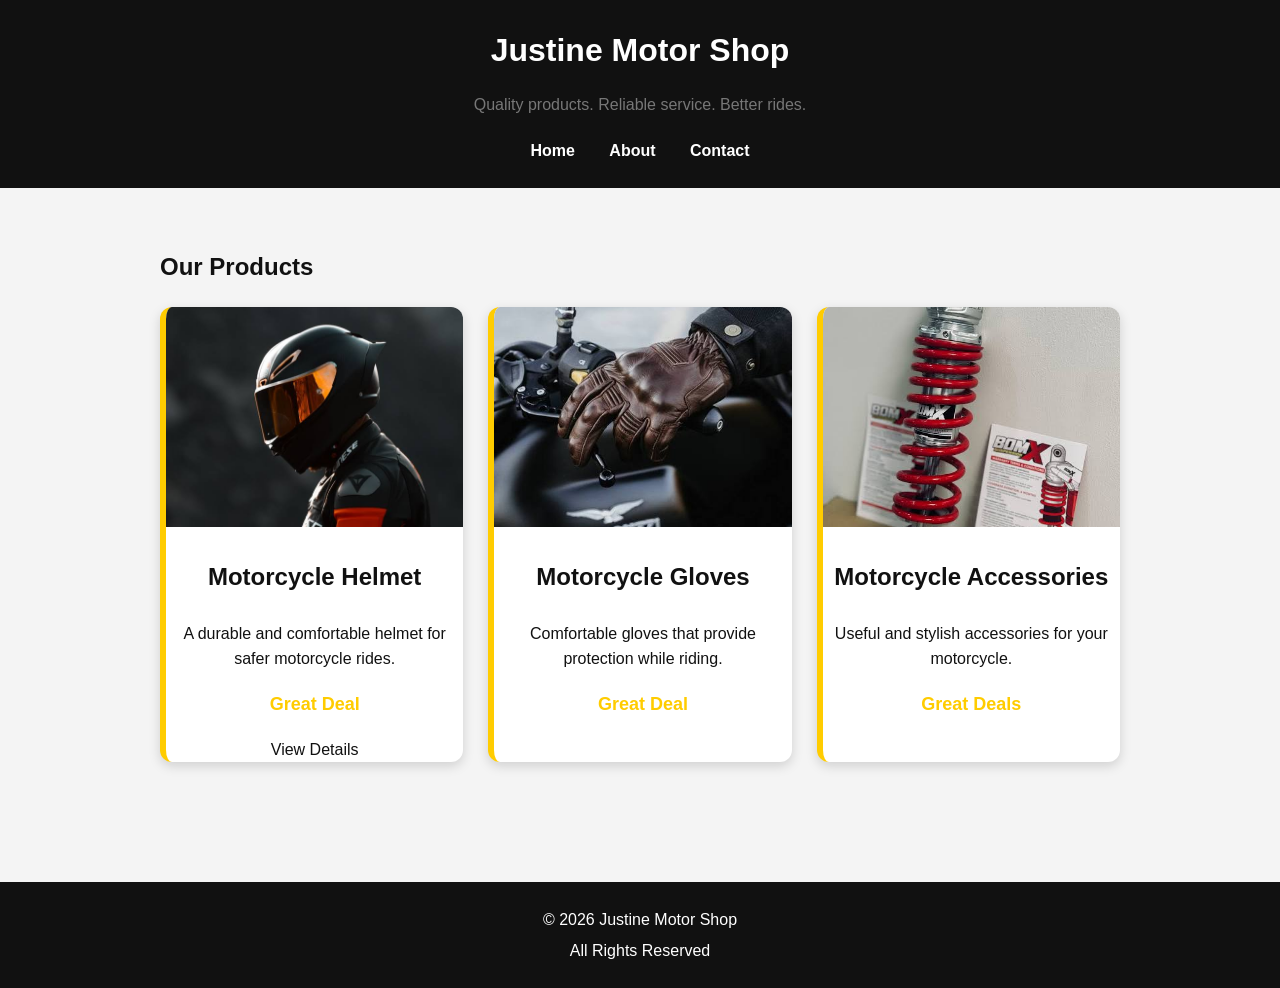
==== index.html @ 830325f2 "Update index.html" ====
<!DOCTYPE html>
<html lang="en">

<head>

    <meta charset="UTF-8">
    <meta name="viewport" content="width=device-width, initial-scale=1.0">

    <title>Justine Motor Shop</title>

    <link rel="stylesheet" href="style.css">

</head>

<body>

    <header>

        <h1>Justine Motor Shop</h1>

        <p>
            Quality products. Reliable service. Better rides.
        </p>

        <nav>
            <ul>

                <li>
                    <a href="index.html">Home</a>
                </li>

                <li>
                    <a href="about.html">About</a>
                </li>

                <li>
                    <a href="contact.html">Contact</a>
                </li>

            </ul>
        </nav>

    </header>


    <main>

        <section>

            <h2>Our Products</h2>

            <div class="products">


                <!-- PRODUCT 1 -->

                <article class="product product-card">

                    <img
                        src="images (4).jpeg"
                        alt="Motorcycle Helmet"
                    >

                    <h3>Motorcycle Helmet</h3>

                    <p>
                        A durable and comfortable helmet
                        for safer motorcycle rides.
                    </p>

                    <p class="price">
                        Great Deal
                    </p>

                    <a href="products/motorcycle-accessories.html">
                        View Details
                    </a>

                </article>


                <!-- PRODUCT 2 -->

                <article class="product product-card">

                    <img
                        src="images (5).jpeg"
                        alt="Motorcycle Gloves"
                    >

                    <h3>Motorcycle Gloves</h3>

                    <p>
                        Comfortable gloves that provide
                        protection while riding.
                    </p>

                    <p class="price">
                        Great Deal
                    </p>

                </article>


                <!-- PRODUCT 3 -->

                <article class="product product-card">

                    <img
                        src="images.jpeg"
                        alt="Motorcycle Accessories"
                    >

                    <h3>Motorcycle Accessories</h3>

                    <p>
                        Useful and stylish accessories
                        for your motorcycle.
                    </p>

                    <p class="price">
                        Great Deals
                    </p>

                </article>


            </div>

        </section>

    </main>


    <footer>

        <p>© 2026 Justine Motor Shop</p>

        <p>All Rights Reserved</p>

    </footer>

</body>
</html>
---- style.css ----
/* ========================================
   1. VARIABLES
   ======================================== */

:root {
    --brand-color: #ffcc00;
    --dark-color: #111111;
    --muted-color: #777777;
    --light-background: #f4f4f4;
}


/* ========================================
   2. BASE STYLES
   ======================================== */

* {
    box-sizing: border-box;
}

body {
    margin: 0;
    font-family: Arial, Helvetica, sans-serif;
    line-height: 1.6;
    background-color: var(--light-background);
    color: var(--dark-color);
}

img {
    max-width: 100%;
    height: auto;
}

a {
    color: var(--dark-color);
    text-decoration: none;
}

a:hover {
    color: var(--brand-color);
}


/* ========================================
   3. HEADER
   ======================================== */

header {
    background-color: var(--dark-color);
    color: white;
    padding: 25px;
    text-align: center;
}

header h1,
header h2 {
    margin: 0;
}

header p {
    color: var(--muted-color);
}


/* ========================================
   4. NAVIGATION
   ======================================== */

nav {
    margin-top: 20px;
}

nav ul {
    list-style: none;
    padding: 0;
    margin: 0;
}

nav li {
    display: inline-block;
    margin: 0 15px;
}

nav a {
    color: white;
    text-decoration: none;
    font-weight: bold;
}

nav a:hover {
    color: var(--brand-color);
}


/* ========================================
   5. MAIN LAYOUT
   ======================================== */

main {
    max-width: 1000px;
    margin: 0 auto;
    padding: 40px 20px;
}

section {
    margin-bottom: 30px;
}


/* ========================================
   6. PRODUCT CARDS
   ======================================== */

.products {
    display: grid;
    grid-template-columns: repeat(auto-fit, minmax(250px, 1fr));
    gap: 25px;
}

.product-card {
    background-color: white;
    border-radius: 12px;
    overflow: hidden;
    box-shadow: 0 4px 12px rgba(0, 0, 0, 0.15);
    border-left: 6px solid var(--brand-color);
    margin-bottom: 20px;
    text-align: center;
}

.product-card img {
    width: 100%;
    height: 220px;
    object-fit: cover;
}

.product-content {
    padding: 20px;
}

.product-content h3 {
    margin-top: 0;
}

.product-card h3 {
    font-size: 24px;
    color: var(--dark-color);
}

.price {
    color: var(--brand-color);
    font-weight: bold;
    font-size: 18px;
}


/* ========================================
   7. PRODUCT DETAIL
   ======================================== */

.product-detail {
    background-color: white;
    padding: 30px;
    border-radius: 15px;
    box-shadow: 0 4px 12px rgba(0, 0, 0, 0.15);
}

.product-detail img {
    display: block;
    width: 100%;
    max-width: 600px;
    margin: 0 auto 30px;
    border-radius: 12px;
}

.product-detail h1 {
    text-align: center;
}

.description {
    line-height: 1.7;
}


/* ========================================
   8. TABLE
   ======================================== */

table {
    width: 100%;
    border-collapse: collapse;
    margin-top: 30px;
    background-color: white;
}

th,
td {
    border: 1px solid #cccccc;
    padding: 12px;
    text-align: left;
}

th {
    background-color: var(--dark-color);
    color: white;
}


/* ========================================
   9. OWNER / ABOUT SECTION
   ======================================== */

.owner {
    background-color: white;
    padding: 30px;
    text-align: center;
    border-radius: 15px;
    box-shadow: 0 4px 12px rgba(0, 0, 0, 0.15);
}

.owner img {
    width: 180px;
    height: 180px;
    object-fit: cover;
    border-radius: 50%;
}


/* ========================================
   10. CONTACT SECTION
   ======================================== */

.contact-box {
    background-color: white;
    padding: 30px;
    border-radius: 15px;
    box-shadow: 0 4px 12px rgba(0, 0, 0, 0.15);
}

.contact-box h2 {
    color: var(--brand-color);
}


/* ========================================
   11. FORMS
   ======================================== */

form {
    background-color: white;
    padding: 25px;
    border-radius: 12px;
}

label {
    display: block;
    margin-top: 15px;
    margin-bottom: 5px;
    font-weight: bold;
}

input,
select,
textarea {
    width: 100%;
    padding: 12px;
    border: 1px solid #cccccc;
    border-radius: 5px;
    font-family: inherit;
    font-size: 16px;
}

textarea {
    min-height: 120px;
    resize: vertical;
}

fieldset {
    margin-top: 20px;
    padding: 20px;
    border: 1px solid #cccccc;
    border-radius: 10px;
}

legend {
    font-weight: bold;
    color: var(--brand-color);
    font-size: 20px;
}

fieldset label {
    font-weight: normal;
}

input[type="radio"],
input[type="checkbox"] {
    width: auto;
    margin-right: 8px;
}

button {
    margin-top: 20px;
    padding: 12px 20px;
    background-color: var(--dark-color);
    color: white;
    border: none;
    border-radius: 5px;
    font-size: 16px;
    cursor: pointer;
}

button:hover {
    background-color: var(--brand-color);
    color: var(--dark-color);
}


/* ========================================
   12. FOOTER
   ======================================== */

footer {
    background-color: var(--dark-color);
    color: white;
    text-align: center;
    padding: 20px;
    margin-top: 30px;
}

footer p {
    margin: 5px;
    color: white;
}


/* ========================================
   13. CONTACT PAGE
   ======================================== */

.contact-page {
    color: white;

    background-image:
        linear-gradient(
            rgba(0, 0, 0, 0.65),
            rgba(0, 0, 0, 0.65)
        ),
        url("https://images.unsplash.com/photo-1558980664-10ea9a5d6c2e?auto=format&fit=crop&w=1600&q=80");

    background-size: cover;
    background-position: center;
    background-attachment: fixed;
}

.contact-page header {
    background: rgba(0, 0, 0, 0.85);
}

.contact-page main {
    max-width: 800px;
    padding: 50px 20px;
}

.contact-page .contact-box {
    background: rgba(0, 0, 0, 0.78);
    padding: 35px;
}

.contact-page .contact-box h2 {
    text-align: center;
}

.contact-page .contact-box p {
    line-height: 1.7;
}

.contact-page .contact-box ul {
    list-style: none;
    padding: 0;
    margin-top: 25px;
}

.contact-page .contact-box li {
    background: rgba(255, 255, 255, 0.1);
    margin: 15px 0;
    padding: 18px;
    border-radius: 8px;
}

.contact-page .contact-box a {
    color: var(--brand-color);
}

.contact-page .contact-box a:hover {
    text-decoration: underline;
}

.contact-page fieldset {
    border: 1px solid #aaa;
    padding: 25px;
}

.contact-page input,
.contact-page select,
.contact-page textarea {
    border: none;
}

.contact-page button {
    width: 100%;
    margin-top: 25px;
    padding: 14px;
    background-color: var(--brand-color);
    color: var(--dark-color);
    font-size: 17px;
    font-weight: bold;
}

.contact-page button:hover {
    background-color: #e6b800;
}

.contact-page button:focus {
    outline: 3px solid white;
    outline-offset: 2px;
}


/* ========================================
   14. ABOUT PAGE
   ======================================== */

.about-page {
    color: white;

    background-image:
        linear-gradient(
            rgba(0, 0, 0, 0.65),
            rgba(0, 0, 0, 0.65)
        ),
        url("https://images.unsplash.com/photo-1558981806-ec527fa84c39?auto=format&fit=crop&w=1600&q=80");

    background-size: cover;
    background-position: center;
    background-attachment: fixed;
}

.about-page header {
    background: rgba(0, 0, 0, 0.85);
}

.about-page main {
    max-width: 900px;
    padding: 50px 20px;
}

.about-page .owner,
.about-page .story {
    background: rgba(0, 0, 0, 0.75);
    padding: 30px;
    margin-bottom: 30px;
    border-radius: 15px;
    text-align: center;
    box-shadow: none;
}

.about-page .owner img {
    width: 280px;
    max-width: 100%;
    height: auto;
    border-radius: 12px;
    margin: 20px 0;
}

.about-page h2 {
    color: var(--brand-color);
}

.about-page .story p {
    line-height: 1.7;
}


/* ========================================
   15. MOBILE
   ======================================== */

@media (max-width: 600px) {

    nav li {
        display: block;
        margin: 10px 0;
    }

    main {
        padding: 25px 15px;
    }

    .product-detail {
        padding: 20px;
    }

}
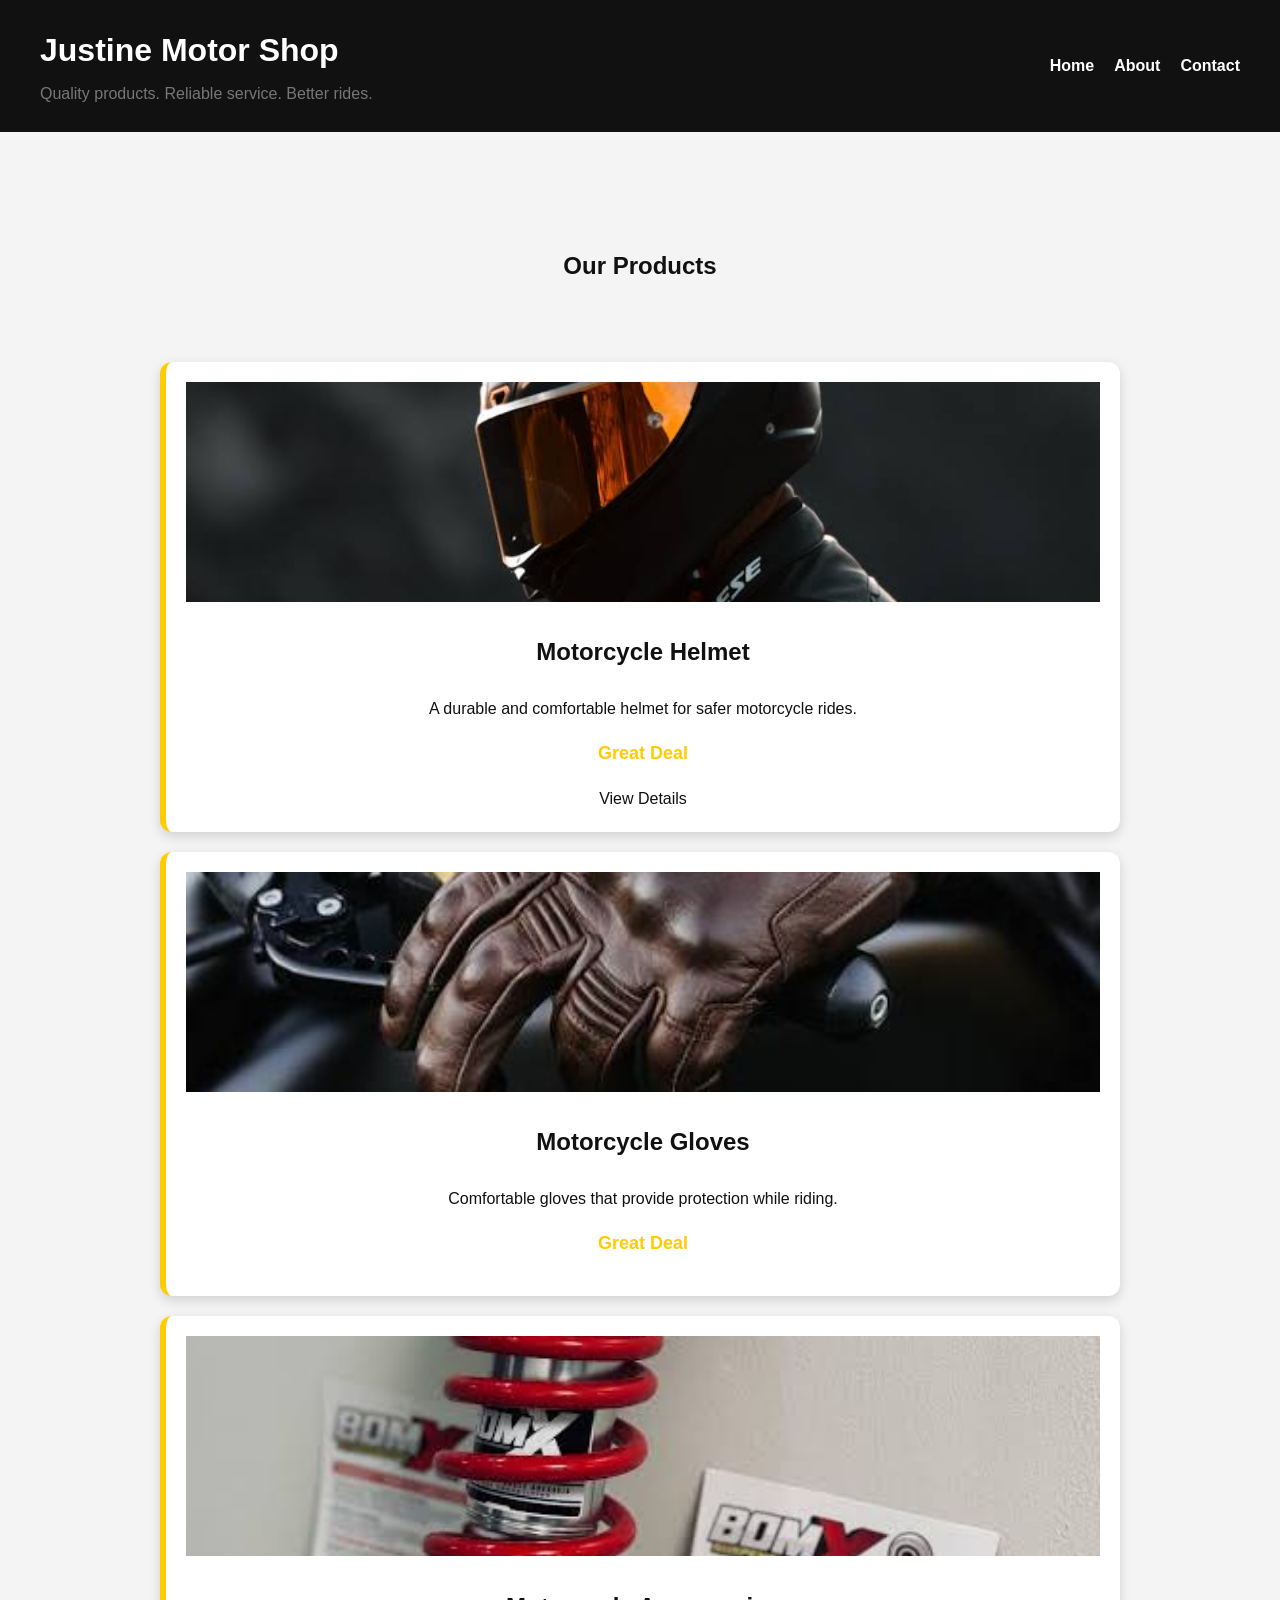
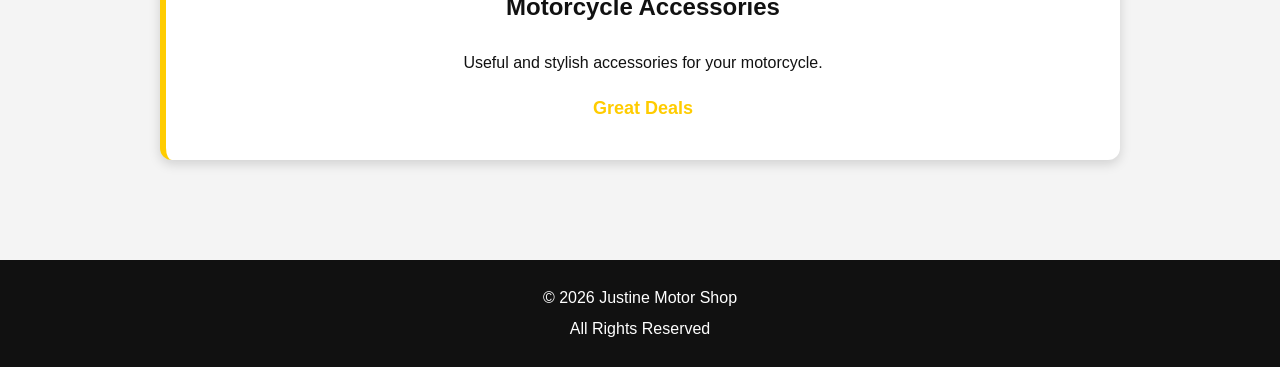
==== commit 511fa34e: "Update products div class to 'products-grid' Changed class name from 'products' to 'products-grid'." ====
--- a/index.html
+++ b/index.html
@@ -14,13 +14,15 @@
 
 <body>
 
-    <header>
+    <header class="site-header">
 
-        <h1>Justine Motor Shop</h1>
+        <div>
+            <h1>Justine Motor Shop</h1>
 
-        <p>
-            Quality products. Reliable service. Better rides.
-        </p>
+            <p>
+                Quality products. Reliable service. Better rides.
+            </p>
+        </div>
 
         <nav>
             <ul>
@@ -49,7 +51,7 @@
 
             <h2>Our Products</h2>
 
-            <div class="products">
+            <div class="products-grid">
 
 
                 <!-- PRODUCT 1 -->
--- a/style.css
+++ b/style.css
@@ -52,12 +52,23 @@
     text-align: center;
 }
 
-header h1,
-header h2 {
+
+/* FLEXBOX HEADER - TASK 6.1 */
+
+.site-header {
+    display: flex;
+    justify-content: space-between;
+    align-items: center;
+    padding: 25px 40px;
+    text-align: left;
+}
+
+.site-header h1 {
     margin: 0;
 }
 
-header p {
+.site-header p {
+    margin: 5px 0 0;
     color: var(--muted-color);
 }
 
@@ -67,18 +78,20 @@
    ======================================== */
 
 nav {
-    margin-top: 20px;
+    margin-top: 0;
 }
 
 nav ul {
     list-style: none;
     padding: 0;
     margin: 0;
+
+    display: flex;
+    gap: 20px;
 }
 
 nav li {
-    display: inline-block;
-    margin: 0 15px;
+    margin: 0;
 }
 
 nav a {
@@ -108,16 +121,36 @@
 
 
 /* ========================================
-   6. PRODUCT CARDS
-   ======================================== */
-
-.products {
-    display: grid;
-    grid-template-columns: repeat(auto-fit, minmax(250px, 1fr));
-    gap: 25px;
+   6. CENTRED SECTION HEADING
+   ======================================== */
+
+/* Keeps the Home page heading centered */
+
+section h2 {
+    display: flex;
+    justify-content: center;
+    align-items: center;
+}
+
+/* Only the Home page gets the extra height */
+
+body:not(.about-page):not(.contact-page) section h2 {
+    height: 150px;
+}
+
+
+/* ========================================
+   7. PRODUCT CARDS
+   ======================================== */
+
+.product-grid {
+    display: flex;
+    flex-wrap: wrap;
+    gap: 24px;
 }
 
 .product-card {
+    flex: 1 1 240px;
     background-color: white;
     border-radius: 12px;
     overflow: hidden;
@@ -125,6 +158,7 @@
     border-left: 6px solid var(--brand-color);
     margin-bottom: 20px;
     text-align: center;
+    padding: 20px;
 }
 
 .product-card img {
@@ -154,7 +188,7 @@
 
 
 /* ========================================
-   7. PRODUCT DETAIL
+   8. PRODUCT DETAIL
    ======================================== */
 
 .product-detail {
@@ -182,7 +216,7 @@
 
 
 /* ========================================
-   8. TABLE
+   9. TABLE
    ======================================== */
 
 table {
@@ -206,7 +240,7 @@
 
 
 /* ========================================
-   9. OWNER / ABOUT SECTION
+   10. OWNER / ABOUT SECTION
    ======================================== */
 
 .owner {
@@ -226,7 +260,7 @@
 
 
 /* ========================================
-   10. CONTACT SECTION
+   11. CONTACT SECTION
    ======================================== */
 
 .contact-box {
@@ -242,7 +276,7 @@
 
 
 /* ========================================
-   11. FORMS
+   12. FORMS
    ======================================== */
 
 form {
@@ -314,8 +348,18 @@
 }
 
 
-/* ========================================
-   12. FOOTER
+/* VISIBLE KEYBOARD FOCUS */
+
+input:focus,
+select:focus,
+textarea:focus {
+    outline: 3px solid var(--brand-color);
+    outline-offset: 2px;
+}
+
+
+/* ========================================
+   13. FOOTER
    ======================================== */
 
 footer {
@@ -333,7 +377,7 @@
 
 
 /* ========================================
-   13. CONTACT PAGE
+   14. CONTACT PAGE
    ======================================== */
 
 .contact-page {
@@ -402,7 +446,9 @@
 .contact-page input,
 .contact-page select,
 .contact-page textarea {
-    border: none;
+    border: 1px solid #cccccc;
+    background-color: white;
+    color: var(--dark-color);
 }
 
 .contact-page button {
@@ -424,9 +470,8 @@
     outline-offset: 2px;
 }
 
-
-/* ========================================
-   14. ABOUT PAGE
+/* ========================================
+   15. ABOUT PAGE
    ======================================== */
 
 .about-page {
@@ -481,14 +526,28 @@
 
 
 /* ========================================
-   15. MOBILE
+   16. MOBILE
    ======================================== */
 
 @media (max-width: 600px) {
 
+    .site-header {
+        flex-direction: column;
+        text-align: center;
+    }
+
+    .site-header nav {
+        margin-top: 20px;
+    }
+
+    .site-header nav ul {
+        flex-direction: column;
+        gap: 10px;
+        align-items: center;
+    }
+
     nav li {
-        display: block;
-        margin: 10px 0;
+        margin: 0;
     }
 
     main {
@@ -500,3 +559,39 @@
     }
 
 }
+
+/* ========================================
+   17. CONTACT FORM FIX
+   ======================================== */
+
+.contact-page form {
+    color: var(--dark-color);
+}
+
+.contact-page form label {
+    color: var(--dark-color);
+}
+
+.contact-page form input,
+.contact-page form select,
+.contact-page form textarea {
+    width: 100%;
+    padding: 12px;
+    border: 1px solid #cccccc;
+    border-radius: 5px;
+    background-color: white;
+    color: var(--dark-color);
+}
+
+.contact-page form textarea {
+    min-height: 120px;
+    height: 120px;
+    resize: vertical;
+}
+
+.contact-page form input:focus,
+.contact-page form select:focus,
+.contact-page form textarea:focus {
+    outline: 3px solid var(--brand-color);
+    outline-offset: 2px;
+}
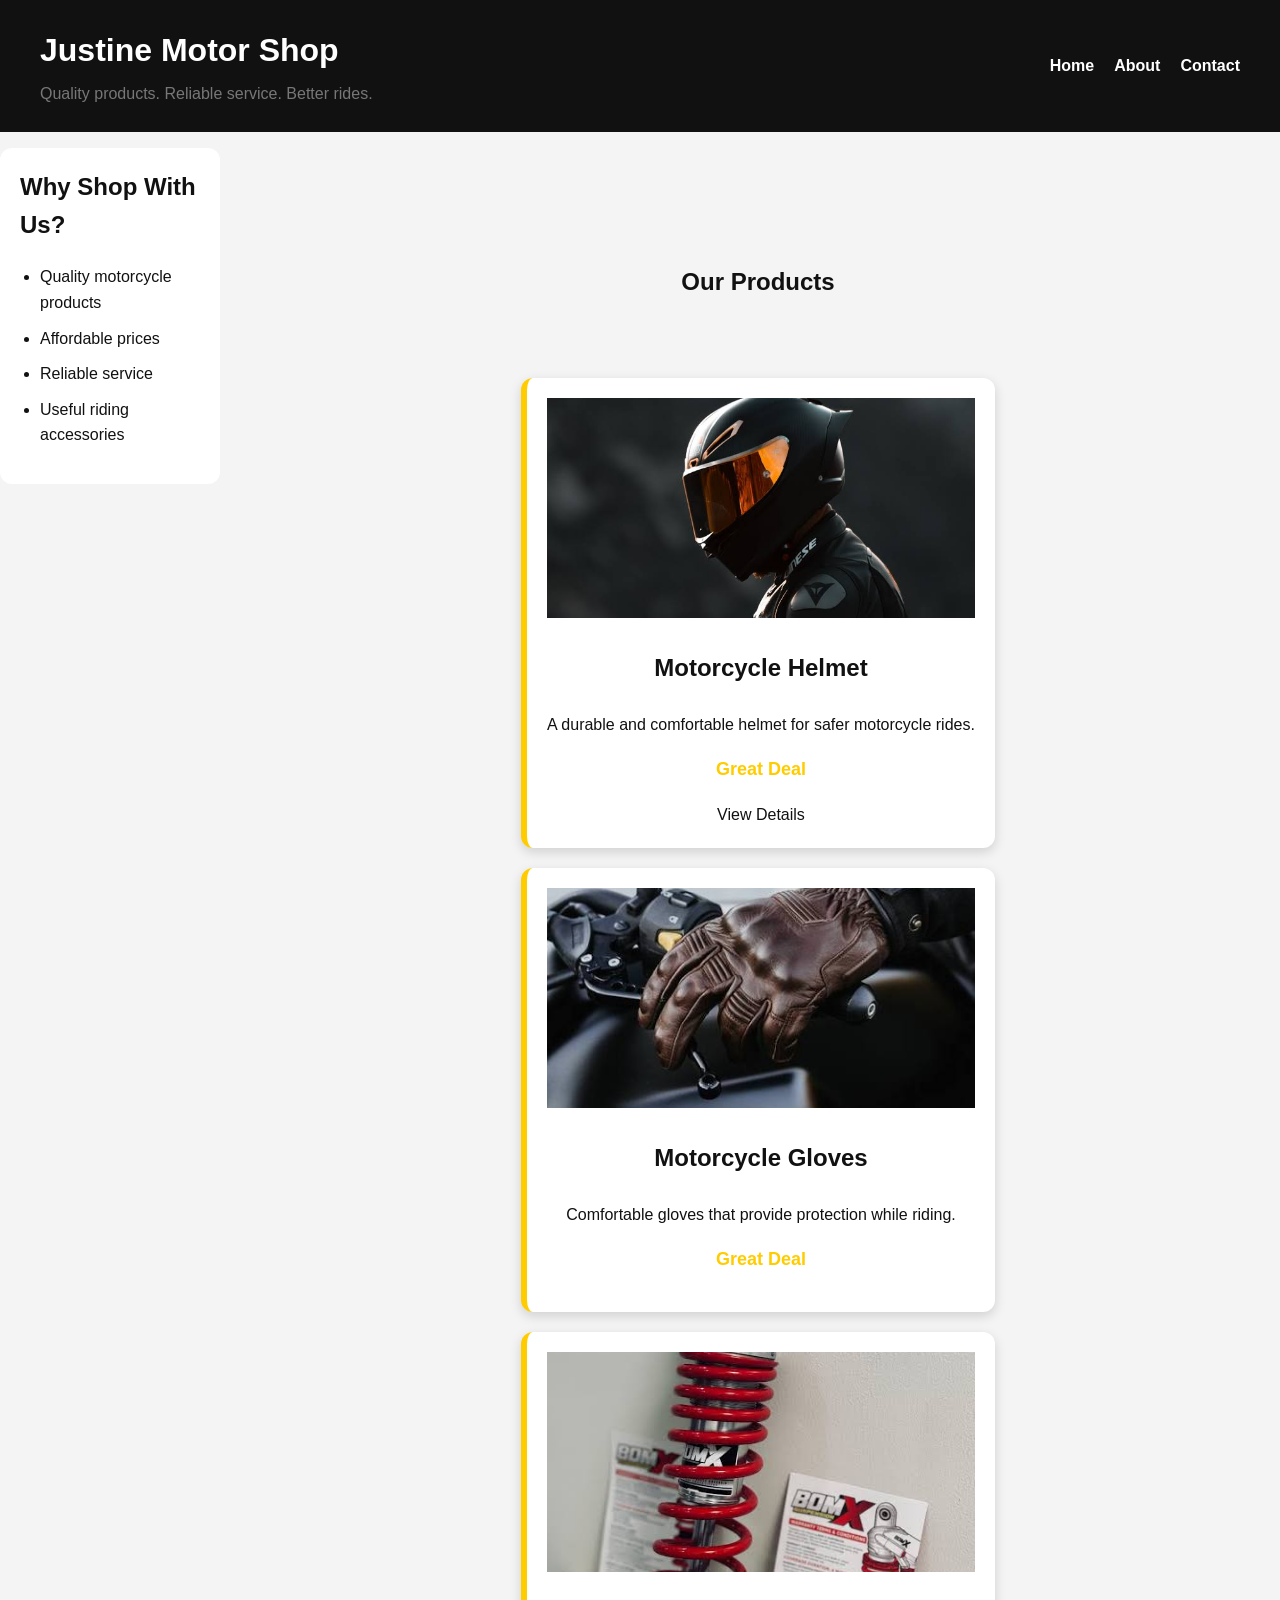
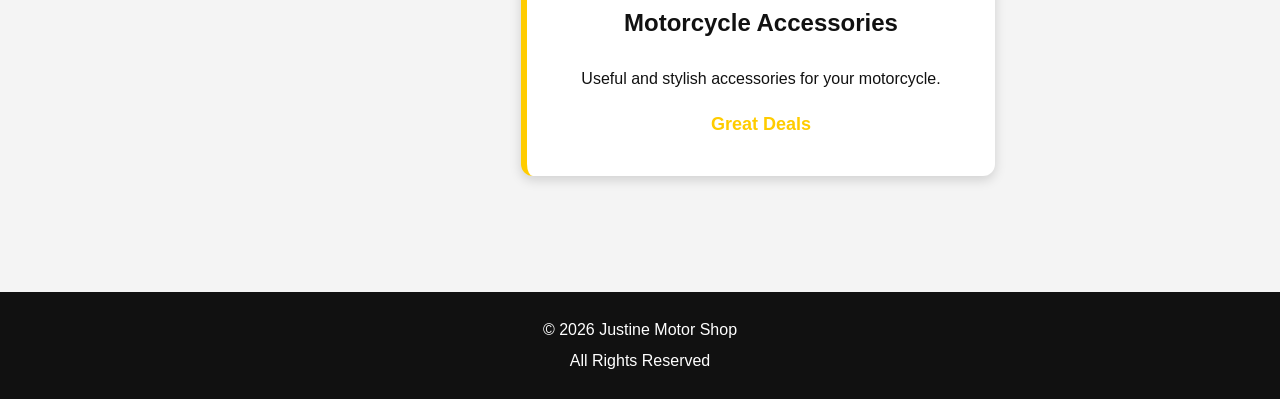
==== commit 1eb00cb9: "Add sidebar with shopping benefits Added a sidebar with reasons to shop, including quality products " ====
--- a/index.html
+++ b/index.html
@@ -42,10 +42,24 @@
             </ul>
         </nav>
 
-    </header>
+   </header>
 
 
-    <main>
+<aside class="sidebar">
+
+    <h2>Why Shop With Us?</h2>
+
+    <ul>
+        <li>Quality motorcycle products</li>
+        <li>Affordable prices</li>
+        <li>Reliable service</li>
+        <li>Useful riding accessories</li>
+    </ul>
+
+</aside>
+
+
+<main>
 
         <section>
 
--- a/style.css
+++ b/style.css
@@ -595,3 +595,93 @@
     outline: 3px solid var(--brand-color);
     outline-offset: 2px;
 }
+
+/* ========================================
+   MODULE 7.4 - GRID PAGE SKELETON
+   ======================================== */
+
+body {
+    display: grid;
+    grid-template-columns: 220px 1fr;
+    grid-template-areas:
+        "masthead masthead"
+        "side main"
+        "foot foot";
+    gap: 16px;
+}
+
+/* PAGE REGIONS */
+
+header {
+    grid-area: masthead;
+}
+
+aside {
+    grid-area: side;
+}
+
+main {
+    grid-area: main;
+}
+
+footer {
+    grid-area: foot;
+}
+
+
+/* ========================================
+   SIDEBAR
+   ======================================== */
+
+.sidebar {
+    background-color: white;
+    padding: 20px;
+    border-radius: 12px;
+    height: fit-content;
+}
+
+.sidebar h2 {
+    color: var(--dark-color);
+    margin-top: 0;
+}
+
+.sidebar ul {
+    padding-left: 20px;
+}
+
+.sidebar li {
+    margin-bottom: 10px;
+}
+
+
+/* ========================================
+   PRODUCT FLEX ROW
+   ======================================== */
+
+.products {
+    display: flex;
+    flex-wrap: wrap;
+    gap: 24px;
+}
+
+.product-card {
+    flex: 1 1 240px;
+}
+
+
+/* ========================================
+   MOBILE GRID
+   ======================================== */
+
+@media (max-width: 700px) {
+
+    body {
+        grid-template-columns: 1fr;
+        grid-template-areas:
+            "masthead"
+            "side"
+            "main"
+            "foot";
+    }
+
+}
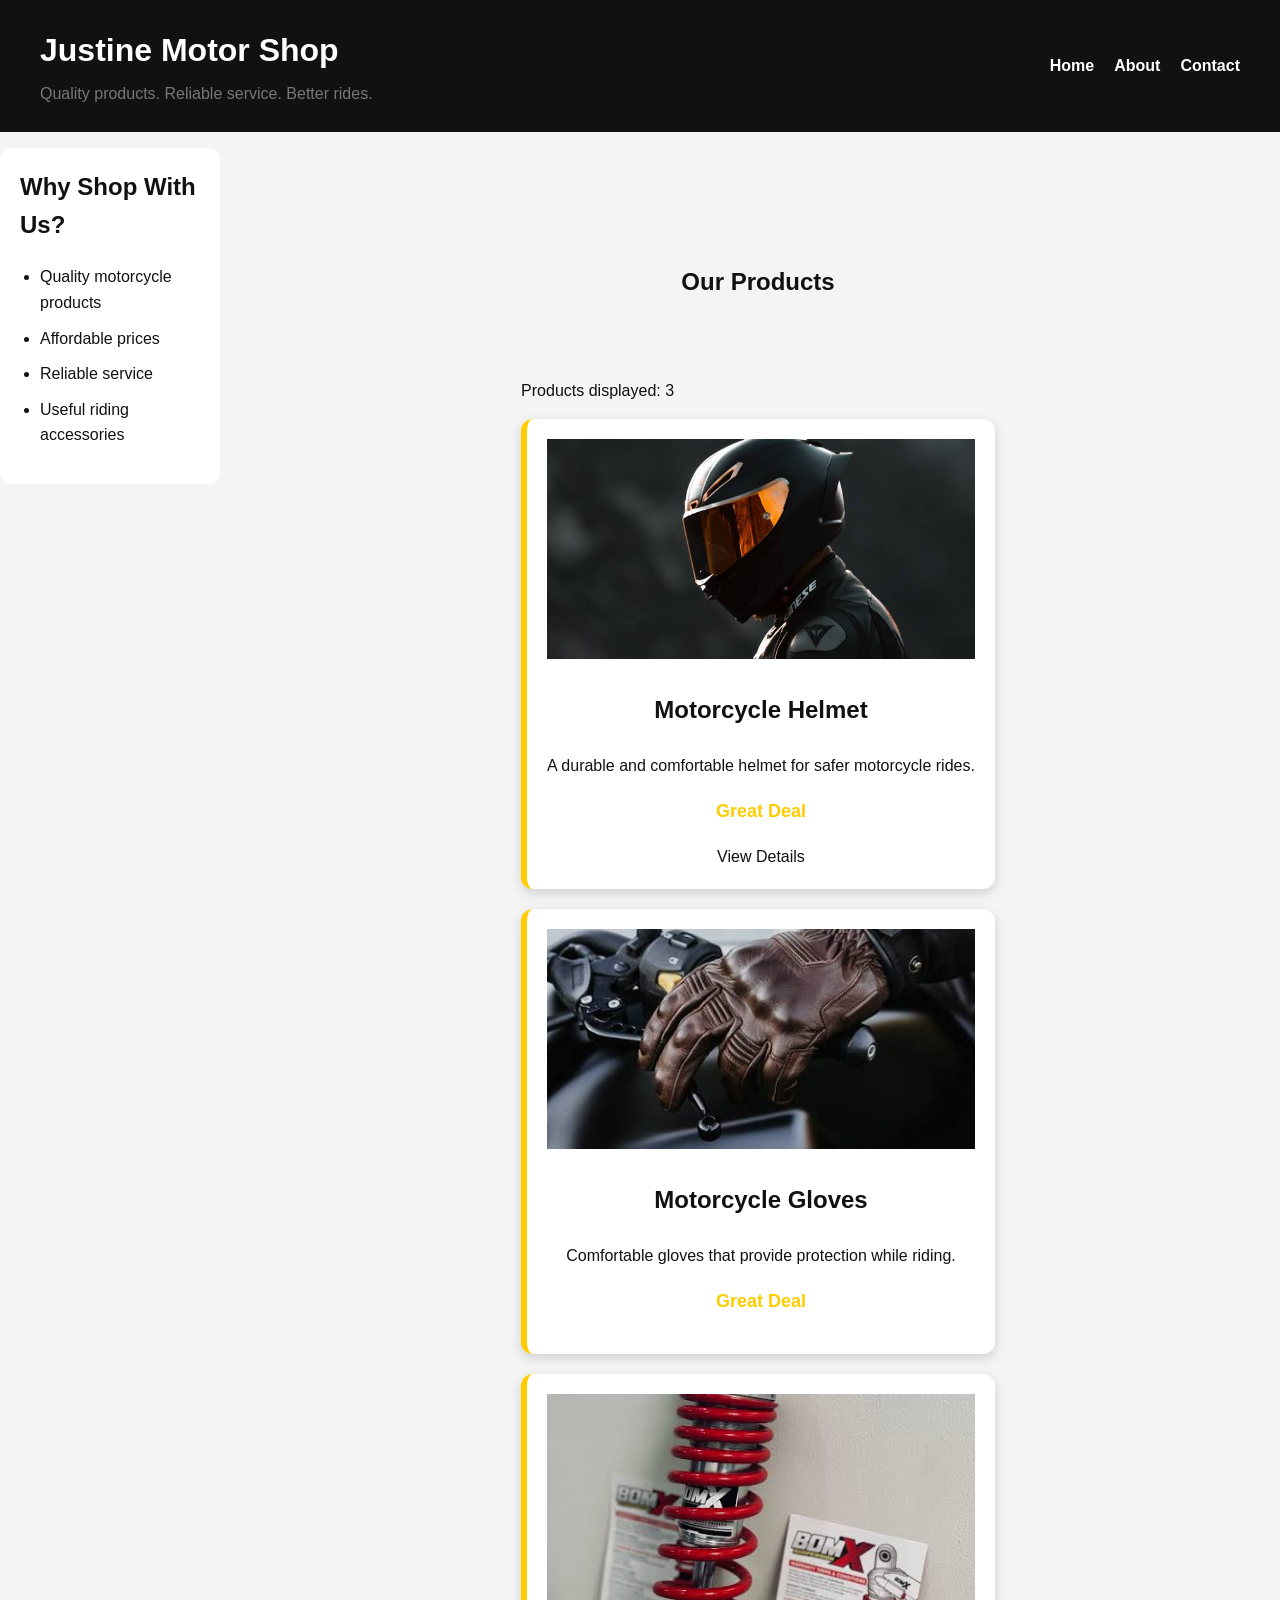
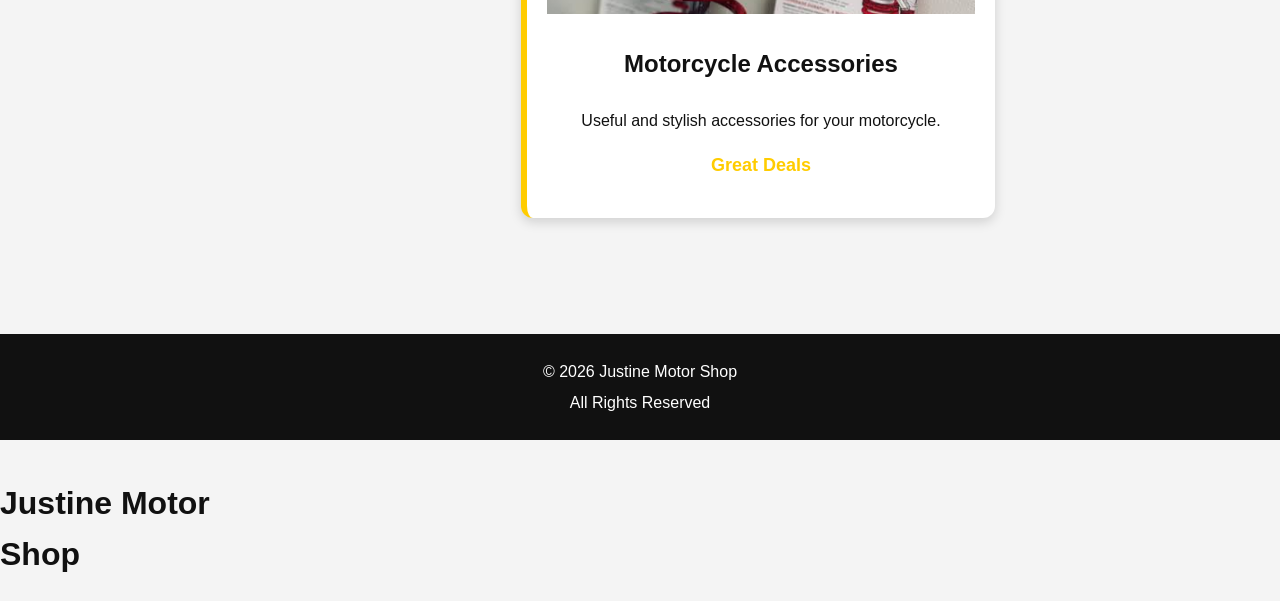
==== commit 305d9a75: "Update index.html structure and add script tag" ====
--- a/index.html
+++ b/index.html
@@ -6,7 +6,7 @@
     <meta charset="UTF-8">
     <meta name="viewport" content="width=device-width, initial-scale=1.0">
 
-    <title>Justine Motor Shop</title>
+   <h1 id="shop-name">Justine Motor Shop</h1>
 
     <link rel="stylesheet" href="style.css">
 
@@ -64,6 +64,8 @@
         <section>
 
             <h2>Our Products</h2>
+            
+            <p>Products displayed: <span id="product-count">0</span></p>
 
             <div class="products-grid">
 
@@ -150,11 +152,13 @@
 
     <footer>
 
-        <p>© 2026 Justine Motor Shop</p>
+       <p id="copyright">© 2026 Justine Motor Shop</p>
 
         <p>All Rights Reserved</p>
 
     </footer>
 
+    <script src="script.js"></script>
+
 </body>
 </html>
--- a/style.css
+++ b/style.css
@@ -673,15 +673,61 @@
    MOBILE GRID
    ======================================== */
 
-@media (max-width: 700px) {
-
+@media (min-width: 700px) {
     body {
-        grid-template-columns: 1fr;
+        grid-template-columns: 220px 1fr;
         grid-template-areas:
-            "masthead"
-            "side"
-            "main"
-            "foot";
+            "masthead masthead"
+            "side main"
+            "foot foot";
     }
-
-}
+}
+/* ========================================
+   MIDTERM CHECKPOINT - MOBILE FIRST
+   ======================================== */
+
+/* Base layout - mobile */
+body {
+    display: grid;
+    grid-template-columns: 1fr;
+    grid-template-areas:
+        "masthead"
+        "main"
+        "side"
+        "foot";
+    gap: 16px;
+}
+
+/* Page regions */
+header {
+    grid-area: masthead;
+}
+
+main {
+    grid-area: main;
+}
+
+aside {
+    grid-area: side;
+}
+
+footer {
+    grid-area: foot;
+}
+
+
+/* ========================================
+   TABLET AND DESKTOP
+   ======================================== */
+
+@media (min-width: 700px) {
+
+    body {
+        grid-template-columns: 220px 1fr;
+        grid-template-areas:
+            "masthead masthead"
+            "side main"
+            "foot foot";
+    }
+
+}
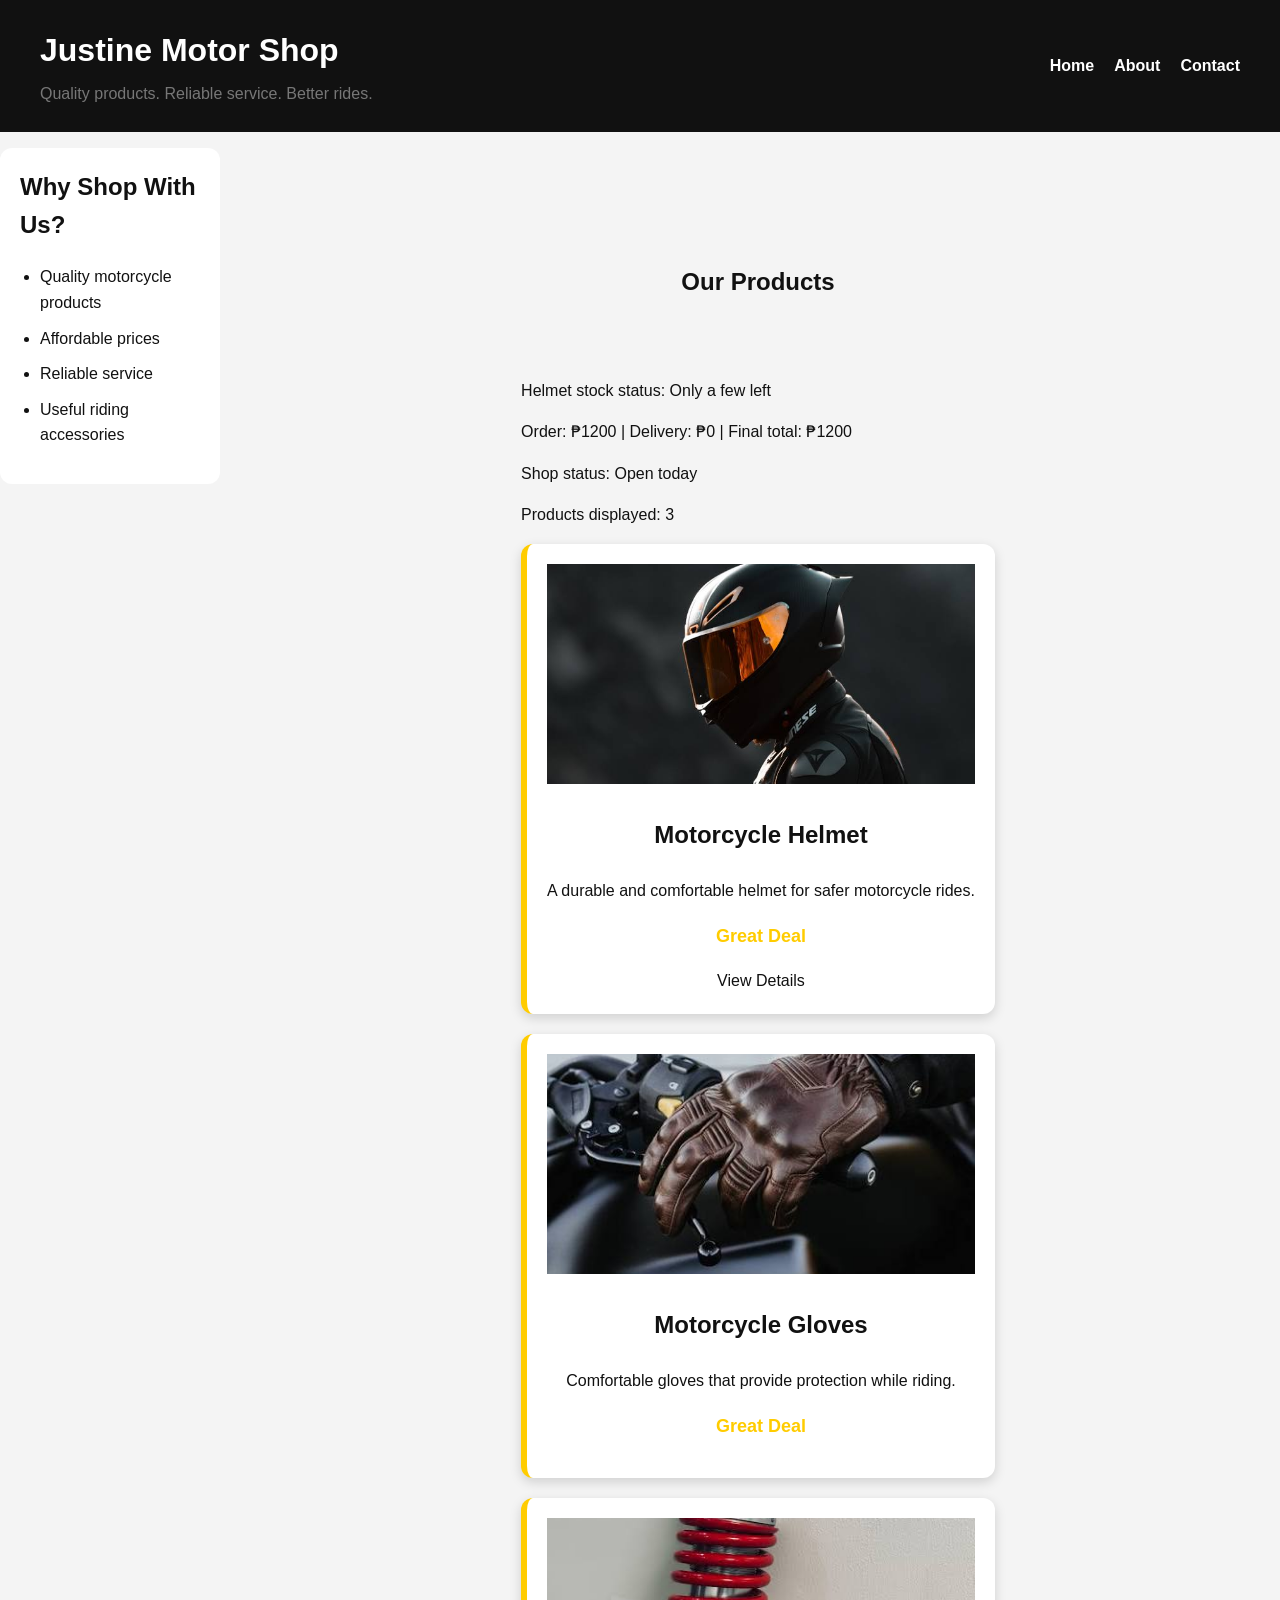
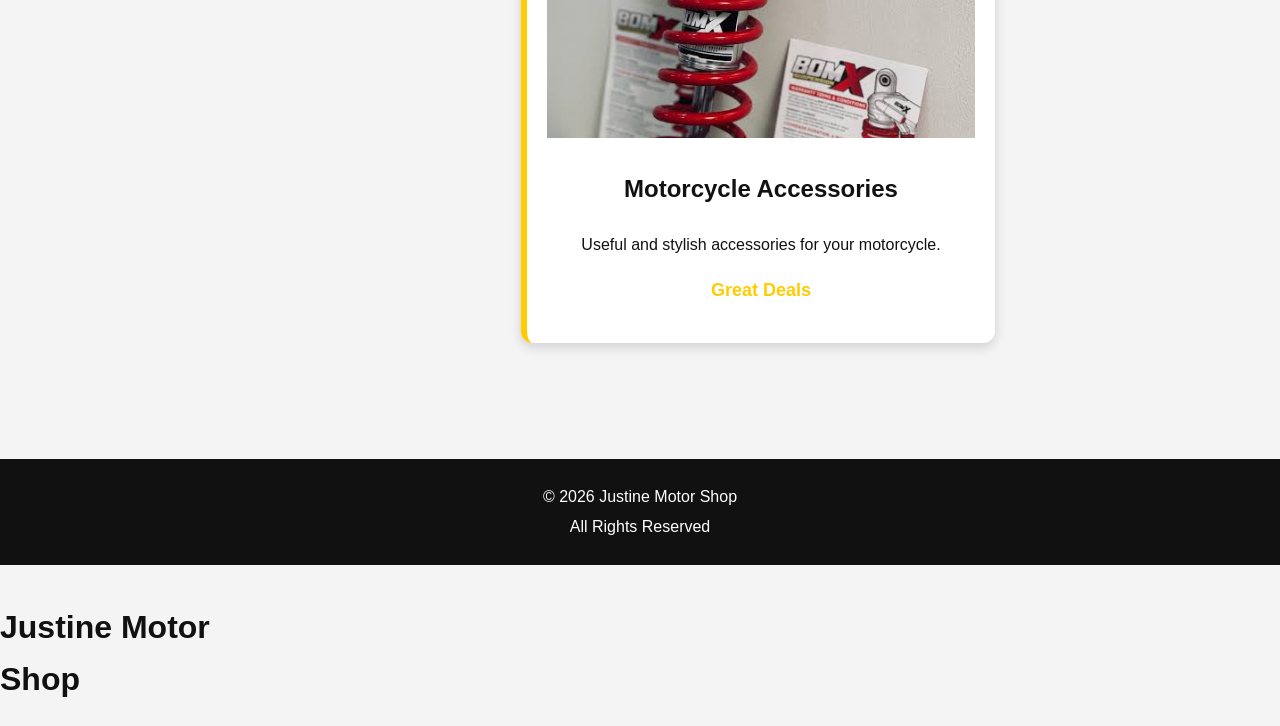
==== commit 787aa0cd: "Add stock and status messages to index.html Added stock, delivery, and shop status messages." ====
--- a/index.html
+++ b/index.html
@@ -64,6 +64,16 @@
         <section>
 
             <h2>Our Products</h2>
+            
+<!-- MODULE 8.4 - STOCK STATUS -->
+<p>Helmet stock status: <span id="stock-status">Checking stock...</span></p>
+
+<!-- DELIVERY TOTAL -->
+<p id="delivery-result">Calculating delivery...</p>
+
+<!-- SHOP STATUS -->
+<p>Shop status: <span id="shop-status">Checking status...</span></p>
+
             
             <p>Products displayed: <span id="product-count">0</span></p>
 
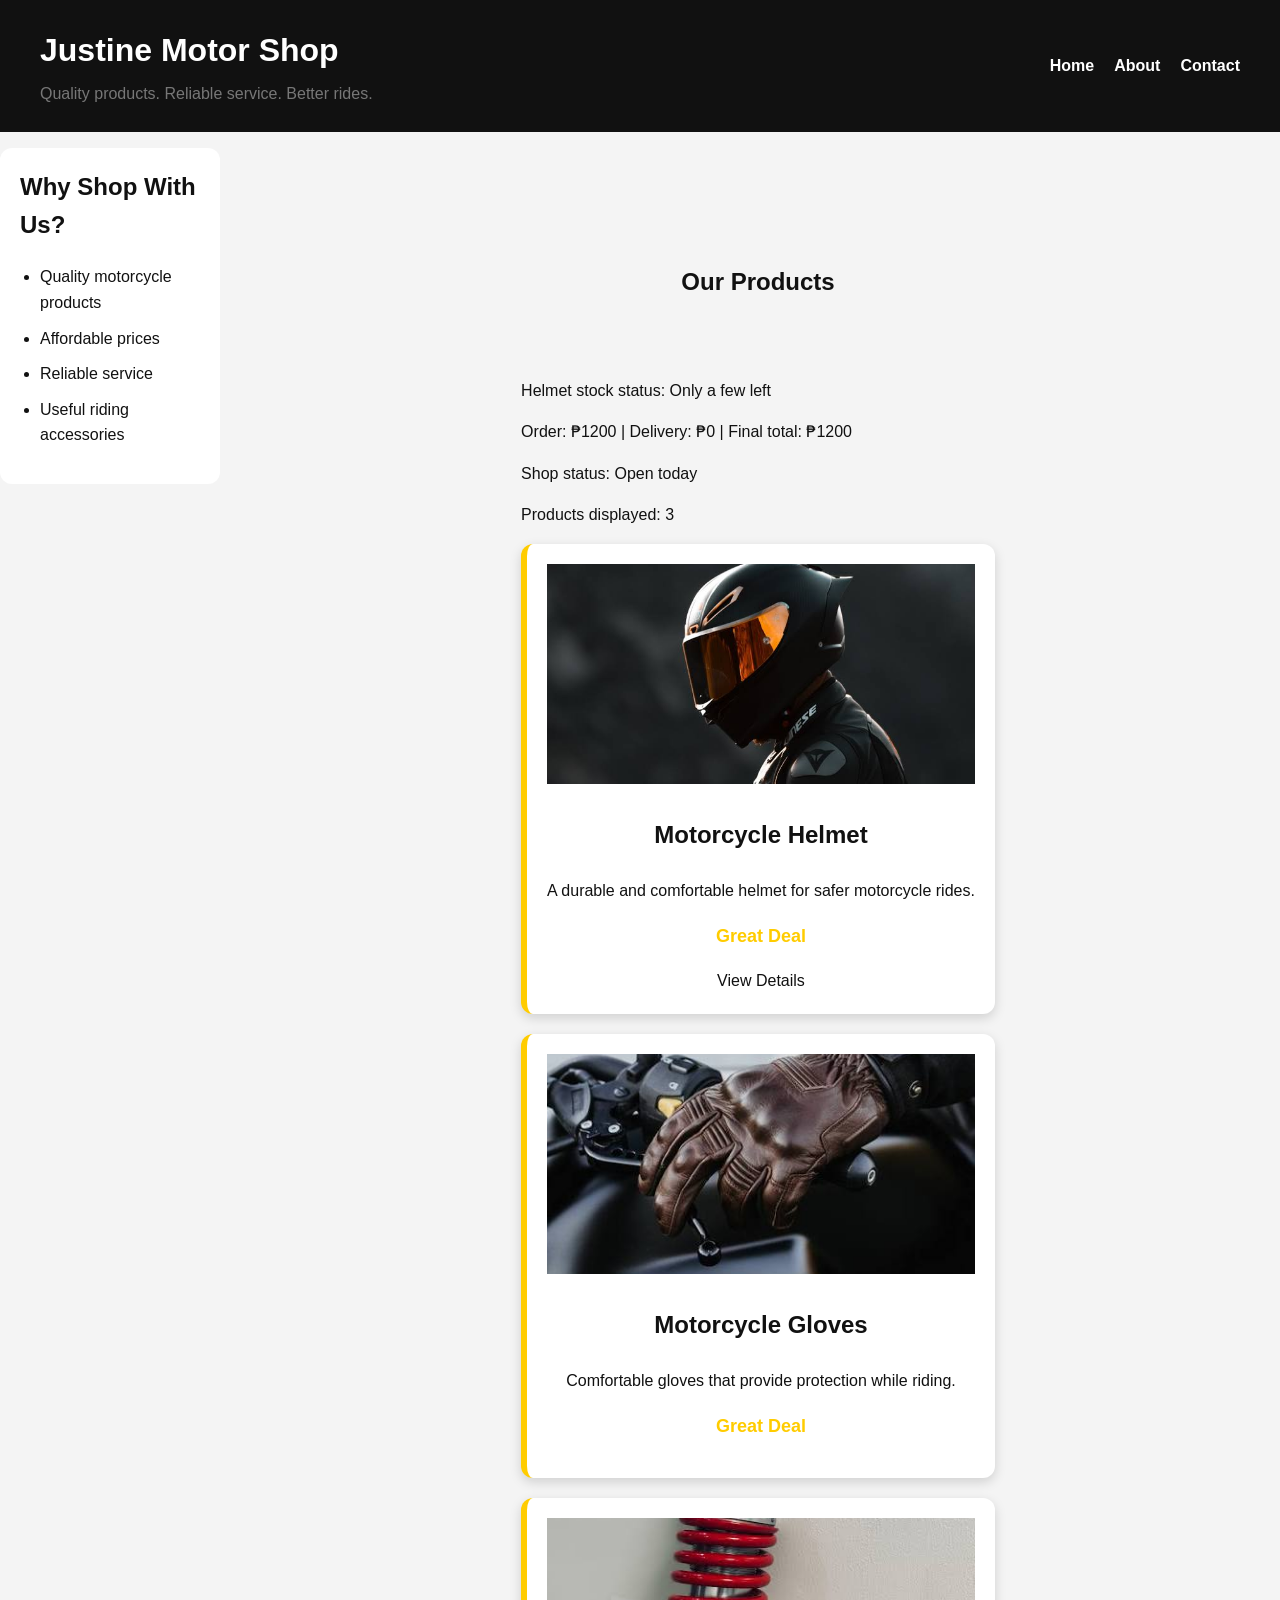
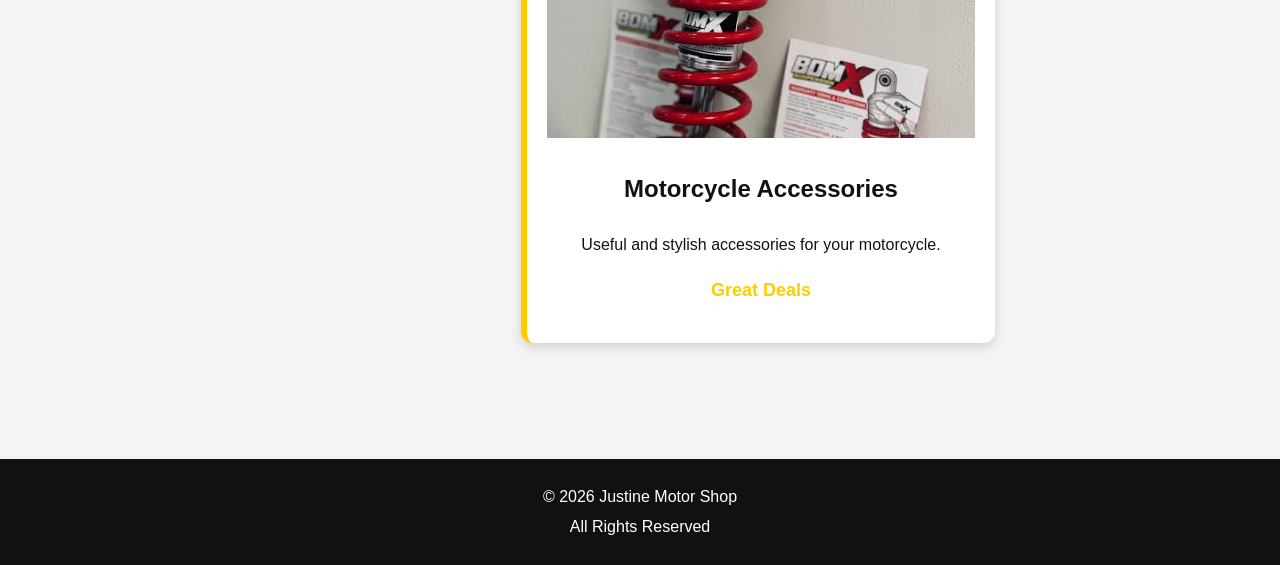
==== commit 3125cbca: "Refactor HTML structure and improve semantics" ====
--- a/index.html
+++ b/index.html
@@ -1,3 +1,4 @@
+
 <!DOCTYPE html>
 <html lang="en">
 
@@ -6,7 +7,7 @@
     <meta charset="UTF-8">
     <meta name="viewport" content="width=device-width, initial-scale=1.0">
 
-   <h1 id="shop-name">Justine Motor Shop</h1>
+    <title>Justine Motor Shop</title>
 
     <link rel="stylesheet" href="style.css">
 
@@ -17,7 +18,7 @@
     <header class="site-header">
 
         <div>
-            <h1>Justine Motor Shop</h1>
+            <h1 id="shop-name">Justine Motor Shop</h1>
 
             <p>
                 Quality products. Reliable service. Better rides.
@@ -42,39 +43,39 @@
             </ul>
         </nav>
 
-   </header>
+    </header>
 
 
-<aside class="sidebar">
+    <aside class="sidebar">
 
-    <h2>Why Shop With Us?</h2>
+        <h2>Why Shop With Us?</h2>
 
-    <ul>
-        <li>Quality motorcycle products</li>
-        <li>Affordable prices</li>
-        <li>Reliable service</li>
-        <li>Useful riding accessories</li>
-    </ul>
+        <ul>
+            <li>Quality motorcycle products</li>
+            <li>Affordable prices</li>
+            <li>Reliable service</li>
+            <li>Useful riding accessories</li>
+        </ul>
 
-</aside>
+    </aside>
 
 
-<main>
+    <main>
 
         <section>
 
             <h2>Our Products</h2>
-            
-<!-- MODULE 8.4 - STOCK STATUS -->
-<p>Helmet stock status: <span id="stock-status">Checking stock...</span></p>
 
-<!-- DELIVERY TOTAL -->
-<p id="delivery-result">Calculating delivery...</p>
+            <!-- MODULE 8.4 - STOCK STATUS -->
+            <p>Helmet stock status: <span id="stock-status">Checking stock...</span></p>
 
-<!-- SHOP STATUS -->
-<p>Shop status: <span id="shop-status">Checking status...</span></p>
+            <!-- DELIVERY TOTAL -->
+            <p id="delivery-result">Calculating delivery...</p>
 
-            
+            <!-- SHOP STATUS -->
+            <p>Shop status: <span id="shop-status">Checking status...</span></p>
+
+            <!-- MODULE 8.1 - PRODUCT COUNT -->
             <p>Products displayed: <span id="product-count">0</span></p>
 
             <div class="products-grid">
@@ -162,7 +163,7 @@
 
     <footer>
 
-       <p id="copyright">© 2026 Justine Motor Shop</p>
+        <p id="copyright">© 2026 Justine Motor Shop</p>
 
         <p>All Rights Reserved</p>
 
@@ -172,3 +173,4 @@
 
 </body>
 </html>
+
